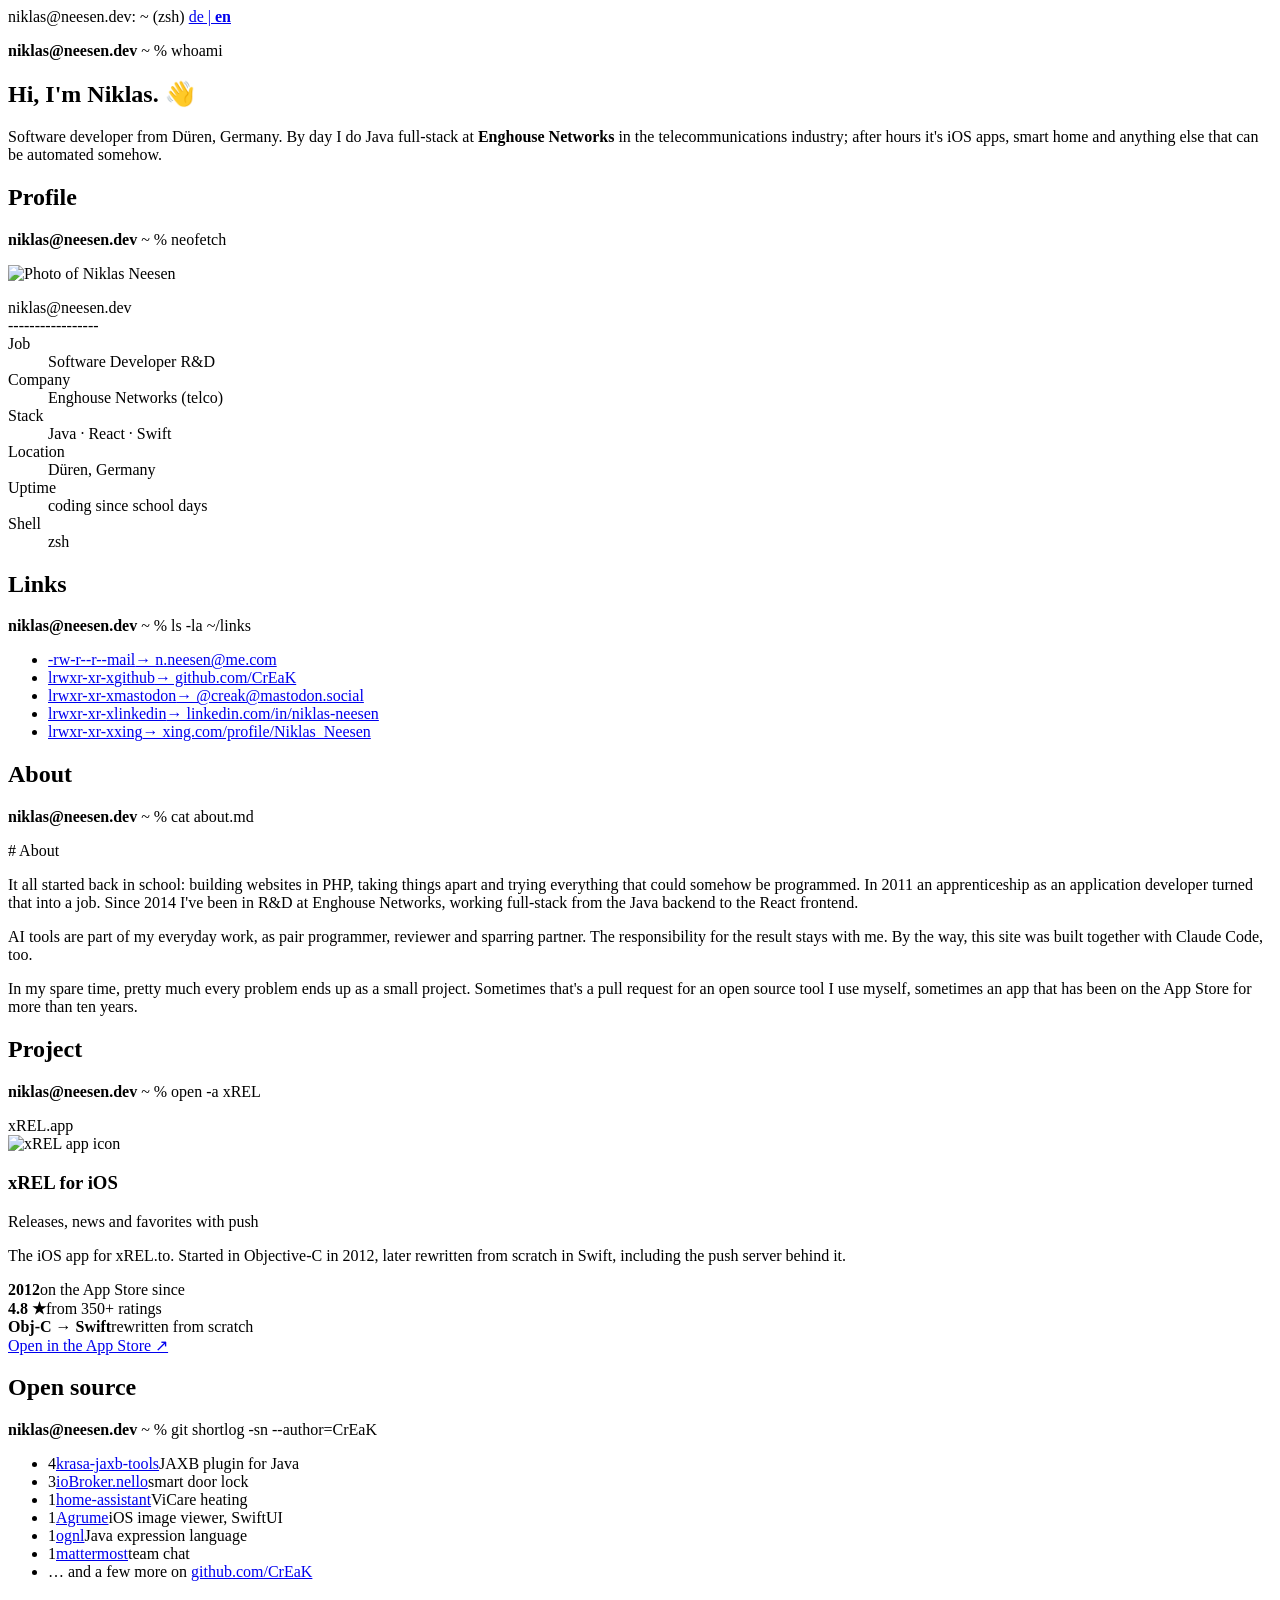
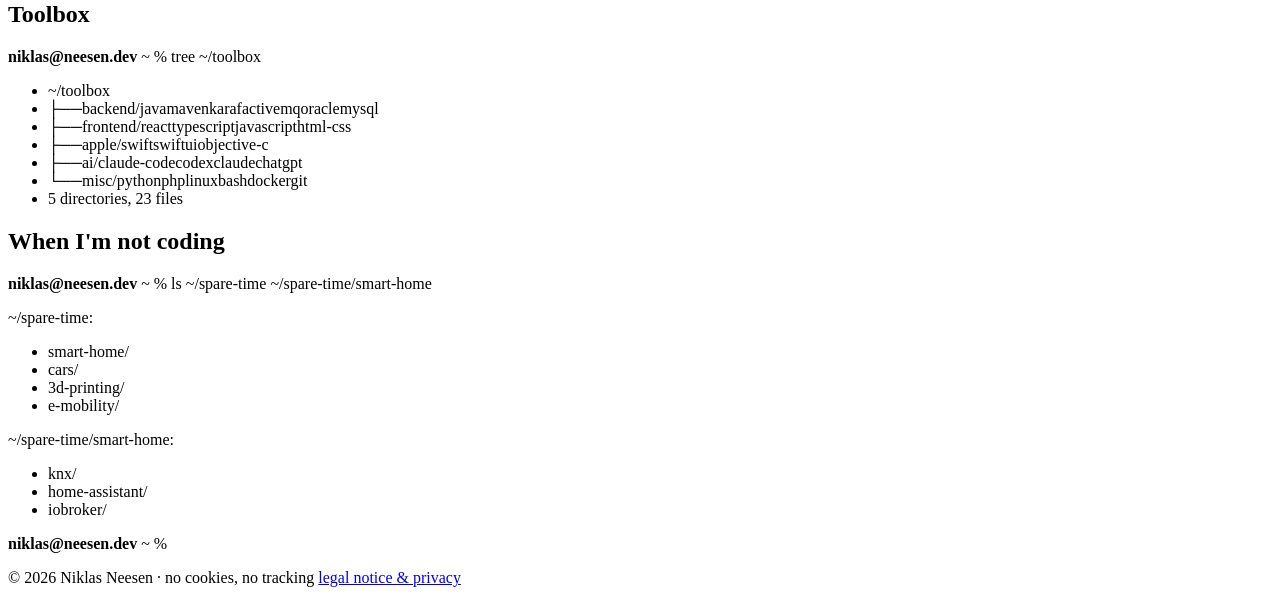
==== docs/en/index.html @ 53f58476 "Erste Version der persönlichen Webseite" ====
<!doctype html>
<html lang="en">
<head>
  <meta charset="utf-8">
  <meta name="viewport" content="width=device-width, initial-scale=1">
  <title>Niklas Neesen</title>
  <meta name="description" content="Niklas Neesen, software developer from Düren, Germany: Java full-stack in telecommunications, iOS apps and smart home in my spare time.">
  <link rel="alternate" hreflang="de" href="https://neesen.dev/">
  <link rel="alternate" hreflang="en" href="https://neesen.dev/en/">
  <link rel="icon" href="/favicon.svg" type="image/svg+xml">
  <link rel="stylesheet" href="/style.css">
  <script>if (!matchMedia('(prefers-reduced-motion: reduce)').matches) document.documentElement.classList.add('motion');</script>
</head>
<body>
  <div class="term">
    <header class="bar">
      <span class="dots" aria-hidden="true"><i></i><i></i><i></i></span>
      <span class="title">niklas@neesen.dev: ~ (zsh)</span>
      <a class="lang" href="/" hreflang="de" lang="de" aria-label="Deutsche Version">de | <b>en</b></a>
    </header>

    <main class="screen">
      <section class="block">
        <p class="prompt"><span class="ps1"><b>niklas@neesen.dev</b> ~ %</span> <span class="cmd">whoami</span></p>
        <div class="out">
          <h1>Hi, I'm Niklas. <span class="wave" aria-hidden="true">👋</span></h1>
          <p class="lead">
            Software developer from Düren, Germany. By day I do Java full-stack at
            <strong>Enghouse Networks</strong> in the telecommunications industry; after hours it's
            iOS apps, smart home and anything else that can be automated somehow.
          </p>
        </div>
      </section>

      <section class="block">
        <h2 class="sr-only">Profile</h2>
        <p class="prompt"><span class="ps1"><b>niklas@neesen.dev</b> ~ %</span> <span class="cmd">neofetch</span></p>
        <div class="out fetch">
          <div class="avatar"><img src="/niklas.jpg" alt="Photo of Niklas Neesen" width="148" height="148"></div>
          <dl>
            <div class="head">niklas@neesen.dev</div>
            <div class="rule" aria-hidden="true">-----------------</div>
            <div><dt>Job</dt><dd>Software Developer R&amp;D</dd></div>
            <div><dt>Company</dt><dd>Enghouse Networks (telco)</dd></div>
            <div><dt>Stack</dt><dd>Java · React · Swift</dd></div>
            <div><dt>Location</dt><dd>Düren, Germany</dd></div>
            <div><dt>Uptime</dt><dd>coding since school days</dd></div>
            <div><dt>Shell</dt><dd>zsh</dd></div>
            <div class="swatches" aria-hidden="true">
              <i style="background: var(--accent)"></i><i style="background: var(--amber)"></i><i style="background: var(--green)"></i><i style="background: #febc2e"></i><i style="background: var(--muted)"></i><i style="background: var(--line)"></i><i style="background: var(--ink)"></i>
            </div>
          </dl>
        </div>
      </section>

      <section class="block">
        <h2 class="sr-only">Links</h2>
        <p class="prompt"><span class="ps1"><b>niklas@neesen.dev</b> ~ %</span> <span class="cmd">ls -la ~/links</span></p>
        <ul class="out ls">
          <li><a href="mailto:n.neesen@me.com"><span class="perm">-rw-r--r--</span><span class="name">mail</span><span class="target">→ n.neesen@me.com</span></a></li>
          <li><a href="https://github.com/CrEaK"><span class="perm">lrwxr-xr-x</span><span class="name">github</span><span class="target">→ github.com/CrEaK</span></a></li>
          <li><a rel="me" href="https://mastodon.social/@creak"><span class="perm">lrwxr-xr-x</span><span class="name">mastodon</span><span class="target">→ @creak@mastodon.social</span></a></li>
          <li><a href="https://www.linkedin.com/in/niklas-neesen-895a76269/"><span class="perm">lrwxr-xr-x</span><span class="name">linkedin</span><span class="target">→ linkedin.com/in/niklas-neesen</span></a></li>
          <li><a href="https://www.xing.com/profile/Niklas_Neesen"><span class="perm">lrwxr-xr-x</span><span class="name">xing</span><span class="target">→ xing.com/profile/Niklas_Neesen</span></a></li>
        </ul>
      </section>

      <section class="block">
        <h2 class="sr-only">About</h2>
        <p class="prompt"><span class="ps1"><b>niklas@neesen.dev</b> ~ %</span> <span class="cmd">cat about.md</span></p>
        <div class="out">
          <p class="md-h"># About</p>
          <p>
            It all started back in school: building websites in PHP, taking things apart and trying
            everything that could somehow be programmed. In 2011 an apprenticeship as an application
            developer turned that into a job. Since 2014 I've been in R&amp;D at Enghouse Networks,
            working full-stack from the Java backend to the React frontend.
          </p>
          <p>
            AI tools are part of my everyday work, as pair programmer, reviewer and sparring partner.
            The responsibility for the result stays with me. By the way, this site was built together
            with Claude Code, too.
          </p>
          <p>
            In my spare time, pretty much every problem ends up as a small project. Sometimes that's a
            pull request for an open source tool I use myself, sometimes an app that has been on the
            App Store for more than ten years.
          </p>
        </div>
      </section>

      <section class="block">
        <h2 class="sr-only">Project</h2>
        <p class="prompt"><span class="ps1"><b>niklas@neesen.dev</b> ~ %</span> <span class="cmd">open -a xREL</span></p>
        <div class="out">
          <div class="app">
            <span class="tab">xREL.app</span>
            <div class="app-head">
              <picture>
                <source srcset="/xrel-icon-dark.jpg" media="(prefers-color-scheme: dark)">
                <img src="/xrel-icon.jpg" alt="xREL app icon" width="72" height="72">
              </picture>
              <div>
                <h3>xREL for iOS</h3>
                <p>Releases, news and favorites with push</p>
              </div>
            </div>
            <p>
              The iOS app for xREL.to. Started in Objective-C in 2012, later rewritten from scratch
              in Swift, including the push server behind it.
            </p>
            <div class="stats">
              <div class="stat"><b data-count="2012" data-from="2000">2012</b><span>on the App Store since</span></div>
              <div class="stat"><b><span data-count="4.8">4.8</span> ★</b><span>from 350+ ratings</span></div>
              <div class="stat"><b>Obj-C → Swift</b><span>rewritten from scratch</span></div>
            </div>
            <a class="button" href="https://apps.apple.com/app/xrel/id522645755">Open in the App Store ↗</a>
          </div>
        </div>
      </section>

      <section class="block">
        <h2 class="sr-only">Open source</h2>
        <p class="prompt"><span class="ps1"><b>niklas@neesen.dev</b> ~ %</span> <span class="cmd">git shortlog -sn --author=CrEaK</span></p>
        <ul class="out shortlog">
          <li><span class="n">4</span><a class="proj" href="https://github.com/fillumina/krasa-jaxb-tools/pulls?q=is%3Apr+author%3ACrEaK">krasa-jaxb-tools</a><span class="msg">JAXB plugin for Java</span></li>
          <li><span class="n">3</span><a class="proj" href="https://github.com/iobroker-community-adapters/ioBroker.nello/pulls?q=is%3Apr+author%3ACrEaK">ioBroker.nello</a><span class="msg">smart door lock</span></li>
          <li><span class="n">1</span><a class="proj" href="https://github.com/home-assistant/core/pull/138343">home-assistant</a><span class="msg">ViCare heating</span></li>
          <li><span class="n">1</span><a class="proj" href="https://github.com/JanGorman/Agrume/pull/421">Agrume</a><span class="msg">iOS image viewer, SwiftUI</span></li>
          <li><span class="n">1</span><a class="proj" href="https://github.com/orphan-oss/ognl/pull/644">ognl</a><span class="msg">Java expression language</span></li>
          <li><span class="n">1</span><a class="proj" href="https://github.com/mattermost/mattermost/pull/5065">mattermost</a><span class="msg">team chat</span></li>
          <li class="dim">… and a few more on <a href="https://github.com/CrEaK">github.com/CrEaK</a></li>
        </ul>
      </section>

      <section class="block">
        <h2 class="sr-only">Toolbox</h2>
        <p class="prompt"><span class="ps1"><b>niklas@neesen.dev</b> ~ %</span> <span class="cmd">tree ~/toolbox</span></p>
        <ul class="out tree">
          <li class="root">~/toolbox</li>
          <li class="dir"><span class="branch">├──</span><span class="name">backend/</span><span class="items"><span>java</span><span>maven</span><span>karaf</span><span>activemq</span><span>oracle</span><span>mysql</span></span></li>
          <li class="dir"><span class="branch">├──</span><span class="name">frontend/</span><span class="items"><span>react</span><span>typescript</span><span>javascript</span><span>html-css</span></span></li>
          <li class="dir"><span class="branch">├──</span><span class="name">apple/</span><span class="items"><span>swift</span><span>swiftui</span><span>objective-c</span></span></li>
          <li class="dir"><span class="branch">├──</span><span class="name">ai/</span><span class="items"><span>claude-code</span><span>codex</span><span>claude</span><span>chatgpt</span></span></li>
          <li class="dir"><span class="branch">└──</span><span class="name">misc/</span><span class="items"><span>python</span><span>php</span><span>linux</span><span>bash</span><span>docker</span><span>git</span></span></li>
          <li class="dim">5 directories, 23 files</li>
        </ul>
      </section>

      <section class="block">
        <h2 class="sr-only">When I'm not coding</h2>
        <p class="prompt"><span class="ps1"><b>niklas@neesen.dev</b> ~ %</span> <span class="cmd">ls ~/spare-time ~/spare-time/smart-home</span></p>
        <div class="out">
          <p class="lsh">~/spare-time:</p>
          <ul class="cols"><li>smart-home/</li><li>cars/</li><li>3d-printing/</li><li>e-mobility/</li></ul>
          <p class="lsh">~/spare-time/smart-home:</p>
          <ul class="cols"><li>knx/</li><li>home-assistant/</li><li>iobroker/</li></ul>
        </div>
      </section>

      <section class="block end">
        <p class="prompt"><span class="ps1"><b>niklas@neesen.dev</b> ~ %</span> <span class="cursor" aria-hidden="true"></span></p>
      </section>

      <footer class="foot">
        <span>© 2026 Niklas Neesen · no cookies, no tracking</span>
        <a href="/impressum.html" hreflang="de">legal notice &amp; privacy</a>
      </footer>
    </main>
  </div>
  <script src="/main.js"></script>
</body>
</html>
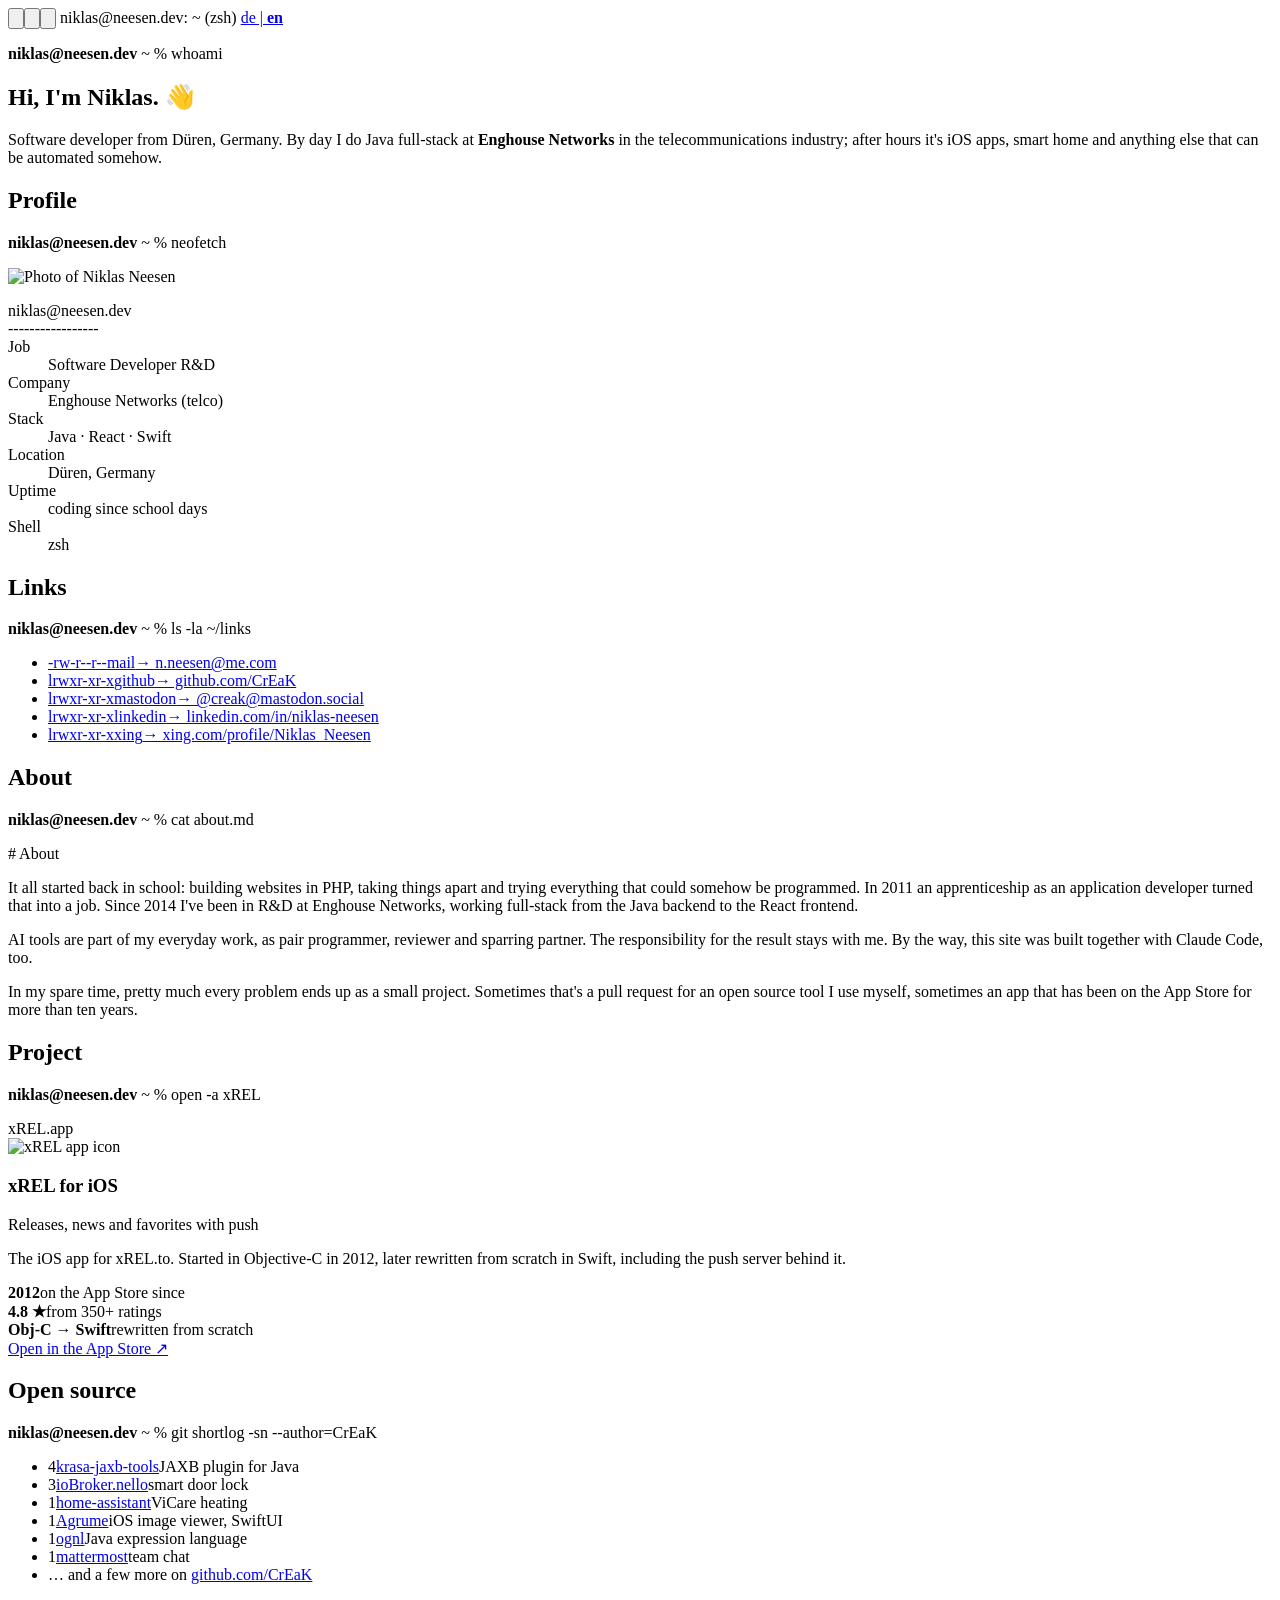
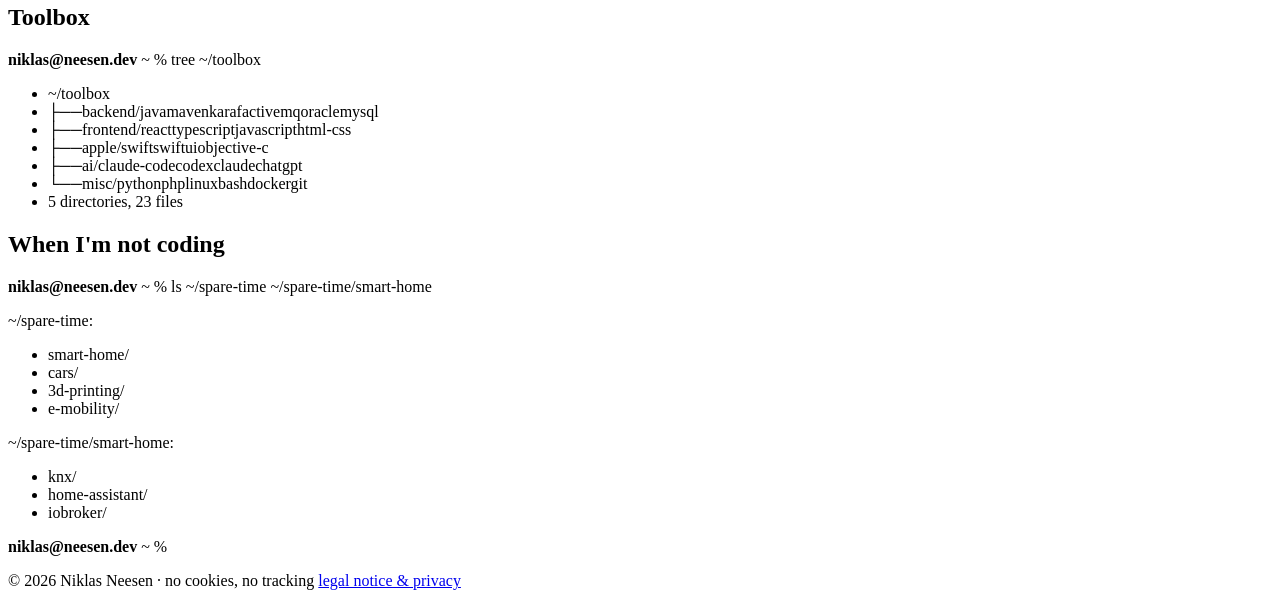
==== commit 7ec9c8ff: "Fensterampel als Easter Egg nutzbar machen" ====
--- a/docs/en/index.html
+++ b/docs/en/index.html
@@ -14,7 +14,7 @@
 <body>
   <div class="term">
     <header class="bar">
-      <span class="dots" aria-hidden="true"><i></i><i></i><i></i></span>
+      <span class="dots" aria-hidden="true"><button type="button" class="close" tabindex="-1"><svg viewBox="0 0 12 12"><path d="M3.5 3.5l5 5m0-5l-5 5" stroke="currentColor" stroke-width="1.3" stroke-linecap="round"/></svg></button><button type="button" class="min" tabindex="-1"><svg viewBox="0 0 12 12"><path d="M2.8 6h6.4" stroke="currentColor" stroke-width="1.4" stroke-linecap="round"/></svg></button><button type="button" class="zoom" tabindex="-1"><svg viewBox="0 0 12 12"><path d="M3.3 3.3h4.4L3.3 7.7zm5.4 5.4H4.3l4.4-4.4z" fill="currentColor"/></svg></button></span>
       <span class="title">niklas@neesen.dev: ~ (zsh)</span>
       <a class="lang" href="/" hreflang="de" lang="de" aria-label="Deutsche Version">de | <b>en</b></a>
     </header>
@@ -169,5 +169,6 @@
     </main>
   </div>
   <script src="/main.js"></script>
+  <script src="/window.js"></script>
 </body>
 </html>
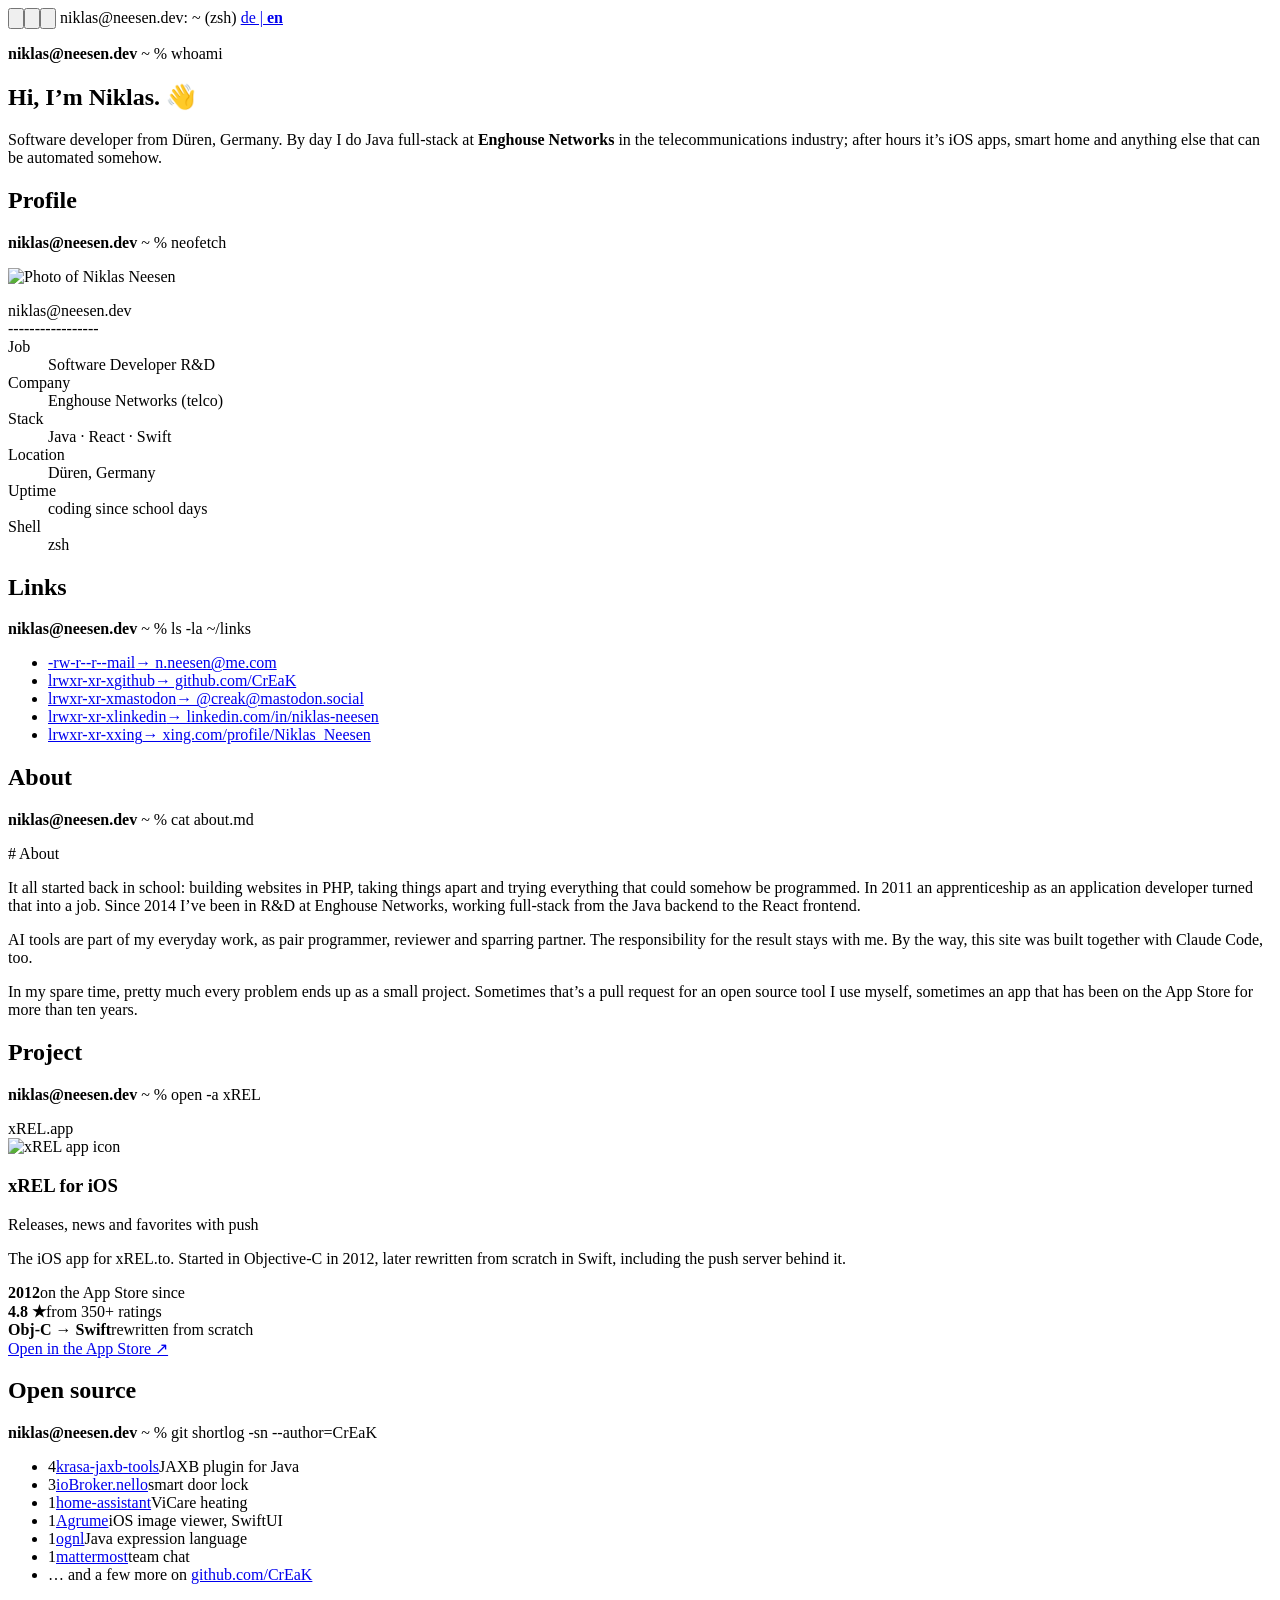
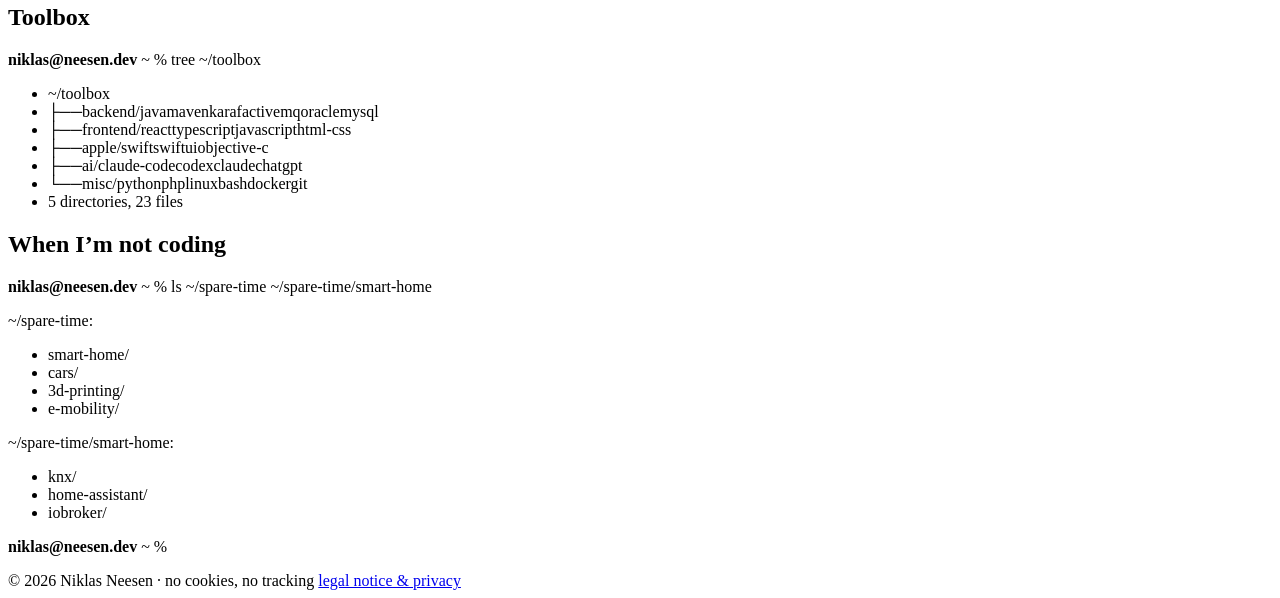
==== commit 9e8c46a2: "Feinschliff: Fokusring, reduzierte Bewegung, Mobil-Umbrüche" ====
--- a/docs/en/index.html
+++ b/docs/en/index.html
@@ -23,10 +23,10 @@
       <section class="block">
         <p class="prompt"><span class="ps1"><b>niklas@neesen.dev</b> ~ %</span> <span class="cmd">whoami</span></p>
         <div class="out">
-          <h1>Hi, I'm Niklas. <span class="wave" aria-hidden="true">👋</span></h1>
+          <h1>Hi, I’m Niklas. <span class="wave" aria-hidden="true">👋</span></h1>
           <p class="lead">
             Software developer from Düren, Germany. By day I do Java full-stack at
-            <strong>Enghouse Networks</strong> in the telecommunications industry; after hours it's
+            <strong>Enghouse Networks</strong> in the telecommunications industry; after hours it’s
             iOS apps, smart home and anything else that can be automated somehow.
           </p>
         </div>
@@ -47,7 +47,7 @@
             <div><dt>Uptime</dt><dd>coding since school days</dd></div>
             <div><dt>Shell</dt><dd>zsh</dd></div>
             <div class="swatches" aria-hidden="true">
-              <i style="background: var(--accent)"></i><i style="background: var(--amber)"></i><i style="background: var(--green)"></i><i style="background: #febc2e"></i><i style="background: var(--muted)"></i><i style="background: var(--line)"></i><i style="background: var(--ink)"></i>
+              <i style="background: var(--accent)"></i><i style="background: var(--amber)"></i><i style="background: var(--green)"></i><i style="background: var(--light-min)"></i><i style="background: var(--muted)"></i><i style="background: var(--line)"></i><i style="background: var(--ink)"></i>
             </div>
           </dl>
         </div>
@@ -73,7 +73,7 @@
           <p>
             It all started back in school: building websites in PHP, taking things apart and trying
             everything that could somehow be programmed. In 2011 an apprenticeship as an application
-            developer turned that into a job. Since 2014 I've been in R&amp;D at Enghouse Networks,
+            developer turned that into a job. Since 2014 I’ve been in R&amp;D at Enghouse Networks,
             working full-stack from the Java backend to the React frontend.
           </p>
           <p>
@@ -82,7 +82,7 @@
             with Claude Code, too.
           </p>
           <p>
-            In my spare time, pretty much every problem ends up as a small project. Sometimes that's a
+            In my spare time, pretty much every problem ends up as a small project. Sometimes that’s a
             pull request for an open source tool I use myself, sometimes an app that has been on the
             App Store for more than ten years.
           </p>
@@ -148,7 +148,7 @@
       </section>
 
       <section class="block">
-        <h2 class="sr-only">When I'm not coding</h2>
+        <h2 class="sr-only">When I’m not coding</h2>
         <p class="prompt"><span class="ps1"><b>niklas@neesen.dev</b> ~ %</span> <span class="cmd">ls ~/spare-time ~/spare-time/smart-home</span></p>
         <div class="out">
           <p class="lsh">~/spare-time:</p>
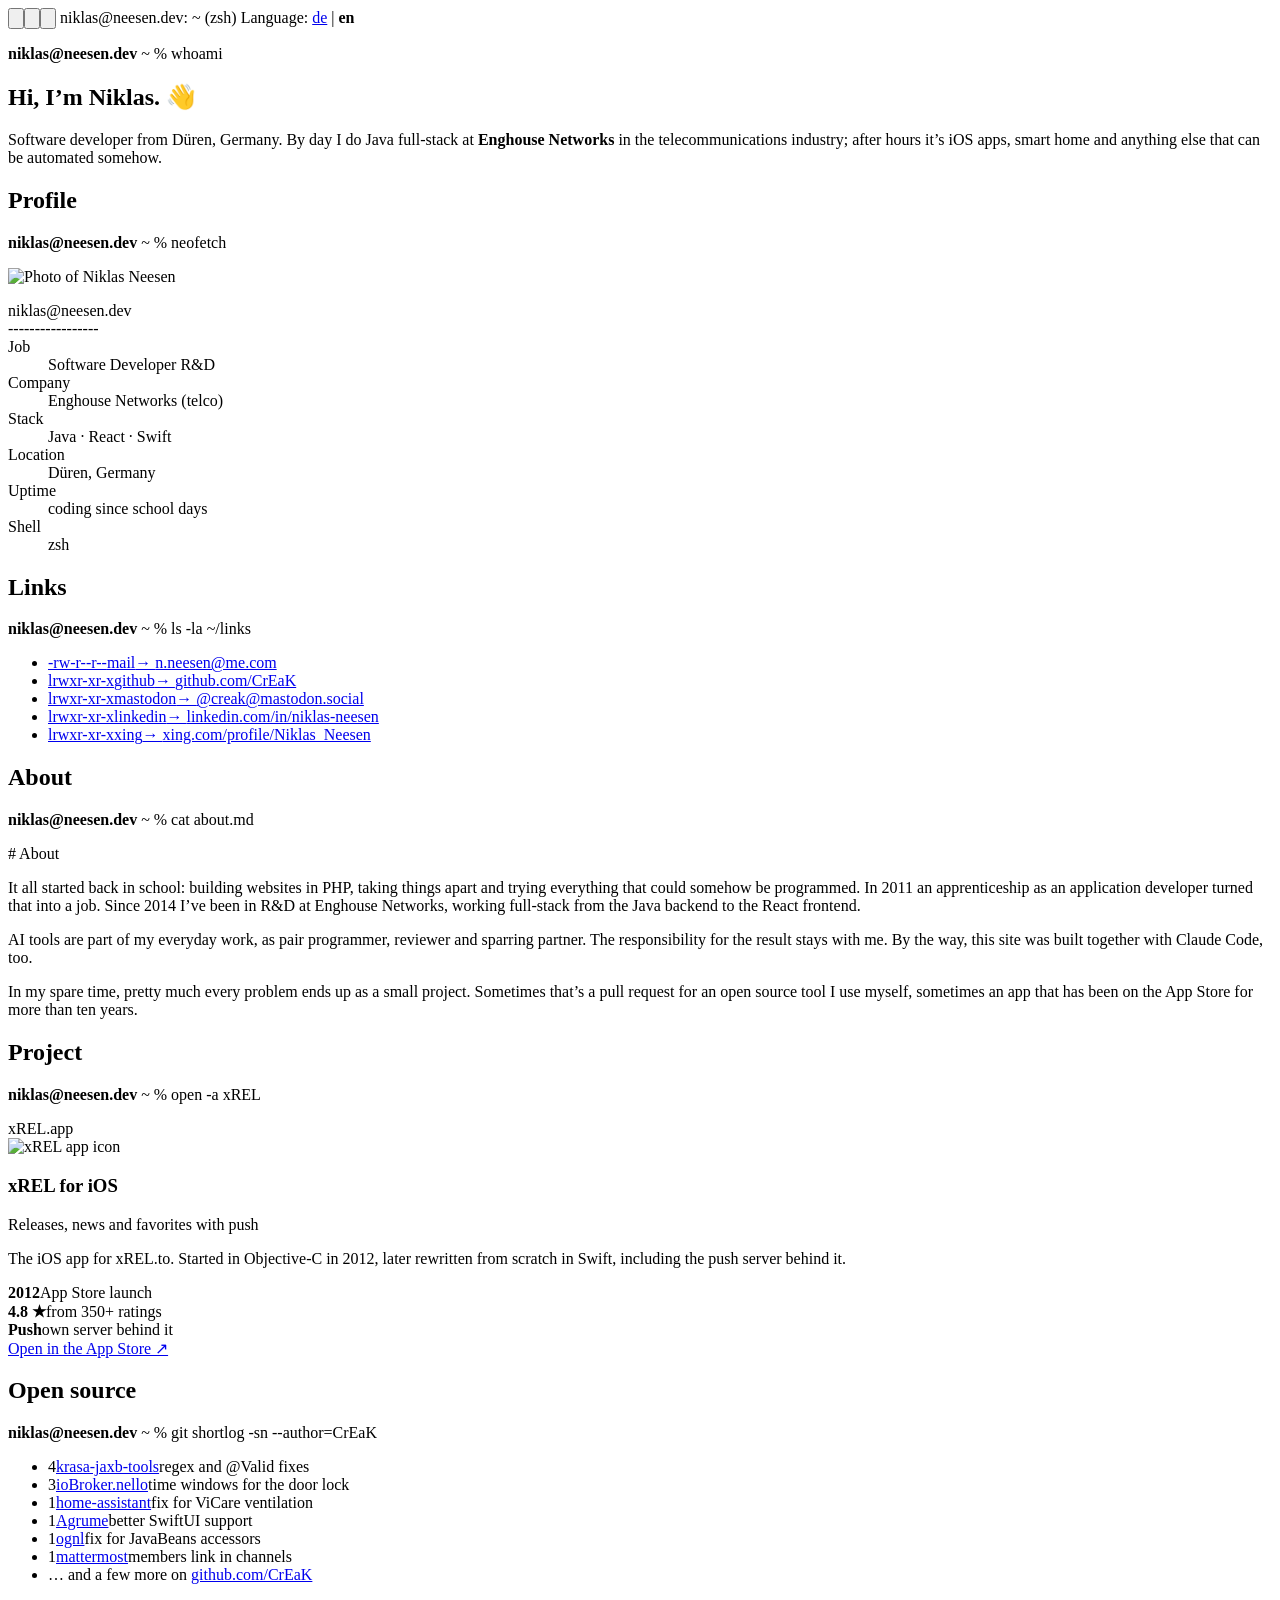
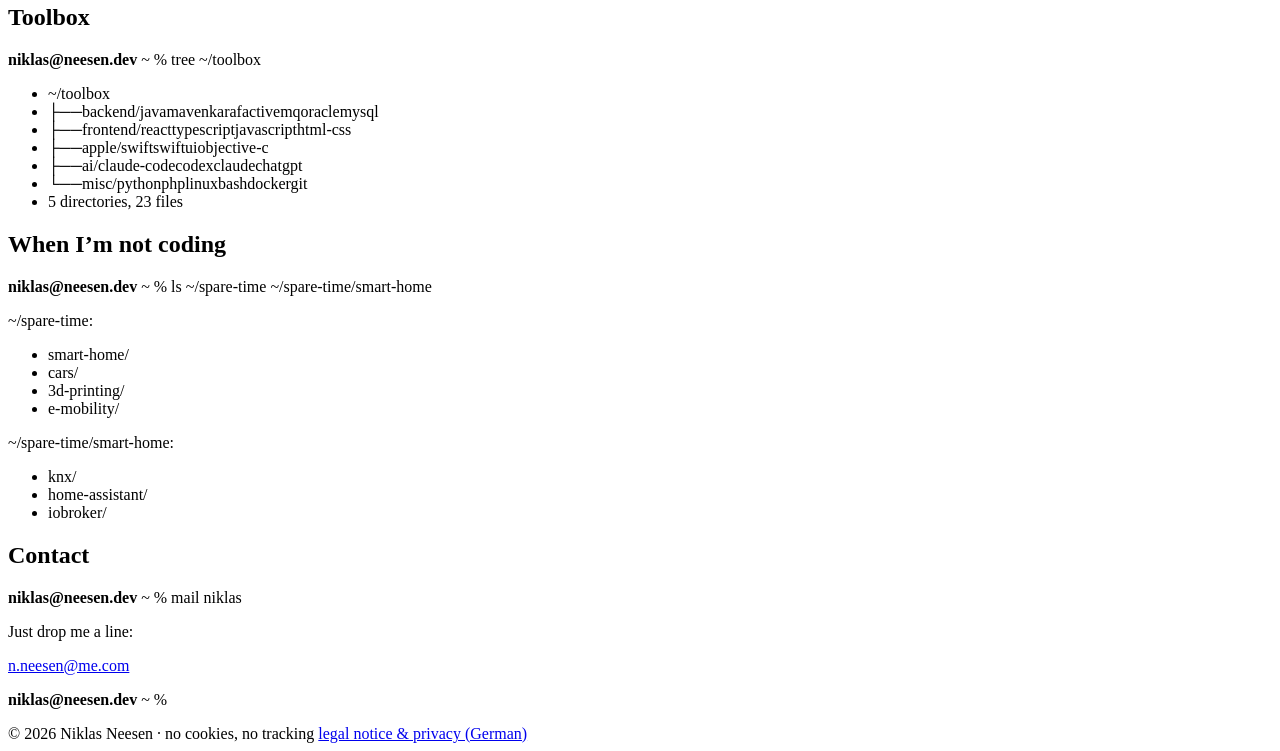
==== commit 73df61a7: "Kritik umgesetzt: Inhalte sofort sichtbar, Kontrast, Kontakt-Abschluss" ====
--- a/docs/en/index.html
+++ b/docs/en/index.html
@@ -16,7 +16,7 @@
     <header class="bar">
       <span class="dots" aria-hidden="true"><button type="button" class="close" tabindex="-1"><svg viewBox="0 0 12 12"><path d="M3.5 3.5l5 5m0-5l-5 5" stroke="currentColor" stroke-width="1.3" stroke-linecap="round"/></svg></button><button type="button" class="min" tabindex="-1"><svg viewBox="0 0 12 12"><path d="M2.8 6h6.4" stroke="currentColor" stroke-width="1.4" stroke-linecap="round"/></svg></button><button type="button" class="zoom" tabindex="-1"><svg viewBox="0 0 12 12"><path d="M3.3 3.3h4.4L3.3 7.7zm5.4 5.4H4.3l4.4-4.4z" fill="currentColor"/></svg></button></span>
       <span class="title">niklas@neesen.dev: ~ (zsh)</span>
-      <a class="lang" href="/" hreflang="de" lang="de" aria-label="Deutsche Version">de | <b>en</b></a>
+      <span class="lang"><span class="sr-only">Language: </span><a href="/" hreflang="de" lang="de">de</a> | <b>en</b></span>
     </header>
 
     <main class="screen">
@@ -57,11 +57,11 @@
         <h2 class="sr-only">Links</h2>
         <p class="prompt"><span class="ps1"><b>niklas@neesen.dev</b> ~ %</span> <span class="cmd">ls -la ~/links</span></p>
         <ul class="out ls">
-          <li><a href="mailto:n.neesen@me.com"><span class="perm">-rw-r--r--</span><span class="name">mail</span><span class="target">→ n.neesen@me.com</span></a></li>
-          <li><a href="https://github.com/CrEaK"><span class="perm">lrwxr-xr-x</span><span class="name">github</span><span class="target">→ github.com/CrEaK</span></a></li>
-          <li><a rel="me" href="https://mastodon.social/@creak"><span class="perm">lrwxr-xr-x</span><span class="name">mastodon</span><span class="target">→ @creak@mastodon.social</span></a></li>
-          <li><a href="https://www.linkedin.com/in/niklas-neesen-895a76269/"><span class="perm">lrwxr-xr-x</span><span class="name">linkedin</span><span class="target">→ linkedin.com/in/niklas-neesen</span></a></li>
-          <li><a href="https://www.xing.com/profile/Niklas_Neesen"><span class="perm">lrwxr-xr-x</span><span class="name">xing</span><span class="target">→ xing.com/profile/Niklas_Neesen</span></a></li>
+          <li><a href="mailto:n.neesen@me.com"><span class="perm" aria-hidden="true">-rw-r--r--</span><span class="name">mail</span><span class="target"><span aria-hidden="true">→ </span>n.neesen@me.com</span></a></li>
+          <li><a rel="me" href="https://github.com/CrEaK"><span class="perm" aria-hidden="true">lrwxr-xr-x</span><span class="name">github</span><span class="target"><span aria-hidden="true">→ </span>github.com/CrEaK</span></a></li>
+          <li><a rel="me" href="https://mastodon.social/@creak"><span class="perm" aria-hidden="true">lrwxr-xr-x</span><span class="name">mastodon</span><span class="target"><span aria-hidden="true">→ </span>@creak@mastodon.social</span></a></li>
+          <li><a href="https://www.linkedin.com/in/niklas-neesen-895a76269/"><span class="perm" aria-hidden="true">lrwxr-xr-x</span><span class="name">linkedin</span><span class="target"><span aria-hidden="true">→ </span>linkedin.com/in/niklas-neesen</span></a></li>
+          <li><a href="https://www.xing.com/profile/Niklas_Neesen"><span class="perm" aria-hidden="true">lrwxr-xr-x</span><span class="name">xing</span><span class="target"><span aria-hidden="true">→ </span>xing.com/profile/Niklas_Neesen</span></a></li>
         </ul>
       </section>
 
@@ -110,9 +110,9 @@
               in Swift, including the push server behind it.
             </p>
             <div class="stats">
-              <div class="stat"><b data-count="2012" data-from="2000">2012</b><span>on the App Store since</span></div>
-              <div class="stat"><b><span data-count="4.8">4.8</span> ★</b><span>from 350+ ratings</span></div>
-              <div class="stat"><b>Obj-C → Swift</b><span>rewritten from scratch</span></div>
+              <div class="stat"><b>2012</b><span>App Store launch</span></div>
+              <div class="stat"><b>4.8 ★</b><span>from 350+ ratings</span></div>
+              <div class="stat"><b>Push</b><span>own server behind it</span></div>
             </div>
             <a class="button" href="https://apps.apple.com/app/xrel/id522645755">Open in the App Store ↗</a>
           </div>
@@ -123,12 +123,12 @@
         <h2 class="sr-only">Open source</h2>
         <p class="prompt"><span class="ps1"><b>niklas@neesen.dev</b> ~ %</span> <span class="cmd">git shortlog -sn --author=CrEaK</span></p>
         <ul class="out shortlog">
-          <li><span class="n">4</span><a class="proj" href="https://github.com/fillumina/krasa-jaxb-tools/pulls?q=is%3Apr+author%3ACrEaK">krasa-jaxb-tools</a><span class="msg">JAXB plugin for Java</span></li>
-          <li><span class="n">3</span><a class="proj" href="https://github.com/iobroker-community-adapters/ioBroker.nello/pulls?q=is%3Apr+author%3ACrEaK">ioBroker.nello</a><span class="msg">smart door lock</span></li>
-          <li><span class="n">1</span><a class="proj" href="https://github.com/home-assistant/core/pull/138343">home-assistant</a><span class="msg">ViCare heating</span></li>
-          <li><span class="n">1</span><a class="proj" href="https://github.com/JanGorman/Agrume/pull/421">Agrume</a><span class="msg">iOS image viewer, SwiftUI</span></li>
-          <li><span class="n">1</span><a class="proj" href="https://github.com/orphan-oss/ognl/pull/644">ognl</a><span class="msg">Java expression language</span></li>
-          <li><span class="n">1</span><a class="proj" href="https://github.com/mattermost/mattermost/pull/5065">mattermost</a><span class="msg">team chat</span></li>
+          <li><span class="n">4</span><a class="proj" href="https://github.com/fillumina/krasa-jaxb-tools/pulls?q=is%3Apr+author%3ACrEaK">krasa-jaxb-tools</a><span class="msg">regex and @Valid fixes</span></li>
+          <li><span class="n">3</span><a class="proj" href="https://github.com/iobroker-community-adapters/ioBroker.nello/pulls?q=is%3Apr+author%3ACrEaK">ioBroker.nello</a><span class="msg">time windows for the door lock</span></li>
+          <li><span class="n">1</span><a class="proj" href="https://github.com/home-assistant/core/pull/138343">home-assistant</a><span class="msg">fix for ViCare ventilation</span></li>
+          <li><span class="n">1</span><a class="proj" href="https://github.com/JanGorman/Agrume/pull/421">Agrume</a><span class="msg">better SwiftUI support</span></li>
+          <li><span class="n">1</span><a class="proj" href="https://github.com/orphan-oss/ognl/pull/644">ognl</a><span class="msg">fix for JavaBeans accessors</span></li>
+          <li><span class="n">1</span><a class="proj" href="https://github.com/mattermost/mattermost/pull/5065">mattermost</a><span class="msg">members link in channels</span></li>
           <li class="dim">… and a few more on <a href="https://github.com/CrEaK">github.com/CrEaK</a></li>
         </ul>
       </section>
@@ -158,15 +158,25 @@
         </div>
       </section>
 
+      <section class="block">
+        <h2 class="sr-only">Contact</h2>
+        <p class="prompt"><span class="ps1"><b>niklas@neesen.dev</b> ~ %</span> <span class="cmd">mail niklas</span></p>
+        <div class="out">
+          <p>Just drop me a line:</p>
+          <a class="button button--primary" href="mailto:n.neesen@me.com">n.neesen@me.com</a>
+        </div>
+      </section>
+
       <section class="block end">
         <p class="prompt"><span class="ps1"><b>niklas@neesen.dev</b> ~ %</span> <span class="cursor" aria-hidden="true"></span></p>
       </section>
 
-      <footer class="foot">
-        <span>© 2026 Niklas Neesen · no cookies, no tracking</span>
-        <a href="/impressum.html" hreflang="de">legal notice &amp; privacy</a>
-      </footer>
     </main>
+
+    <footer class="foot">
+      <span>© 2026 Niklas Neesen · no cookies, no tracking</span>
+      <a href="/impressum.html" hreflang="de">legal notice &amp; privacy (German)</a>
+    </footer>
   </div>
   <script src="/main.js"></script>
   <script src="/window.js"></script>
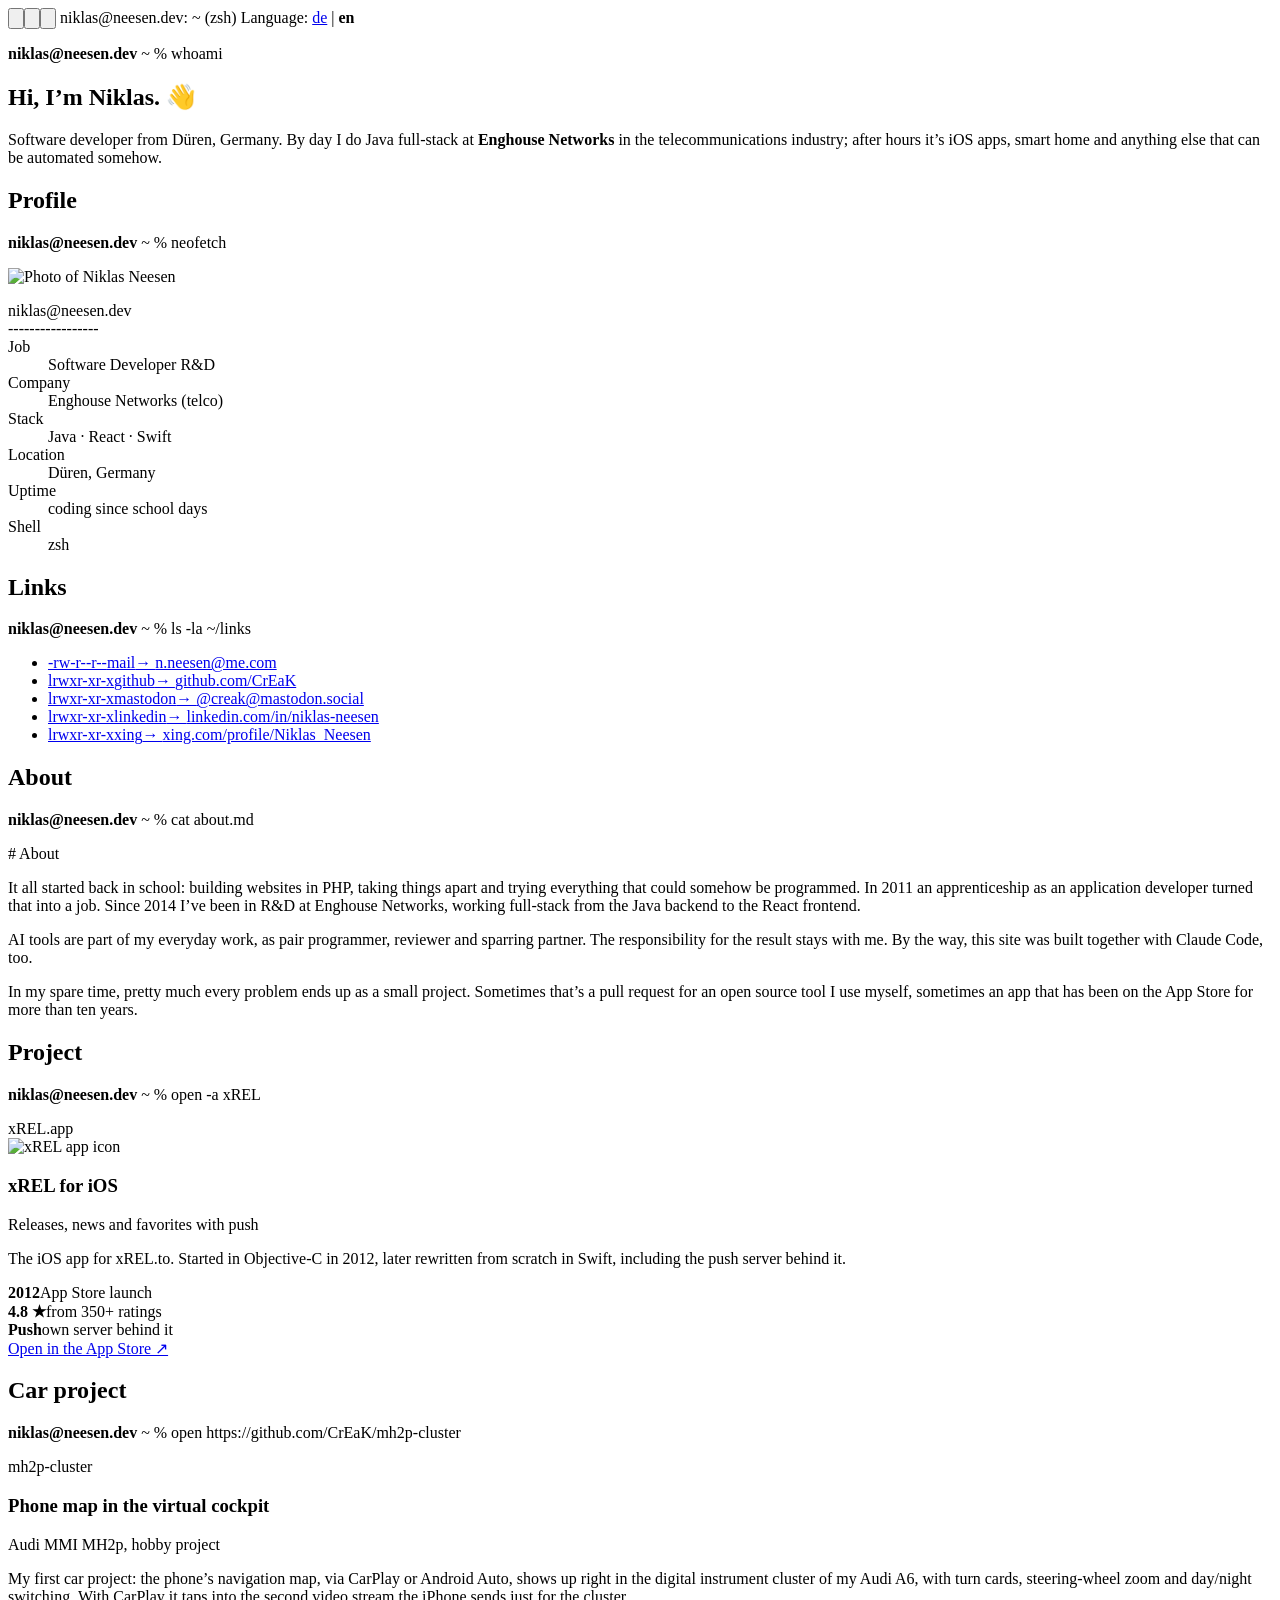
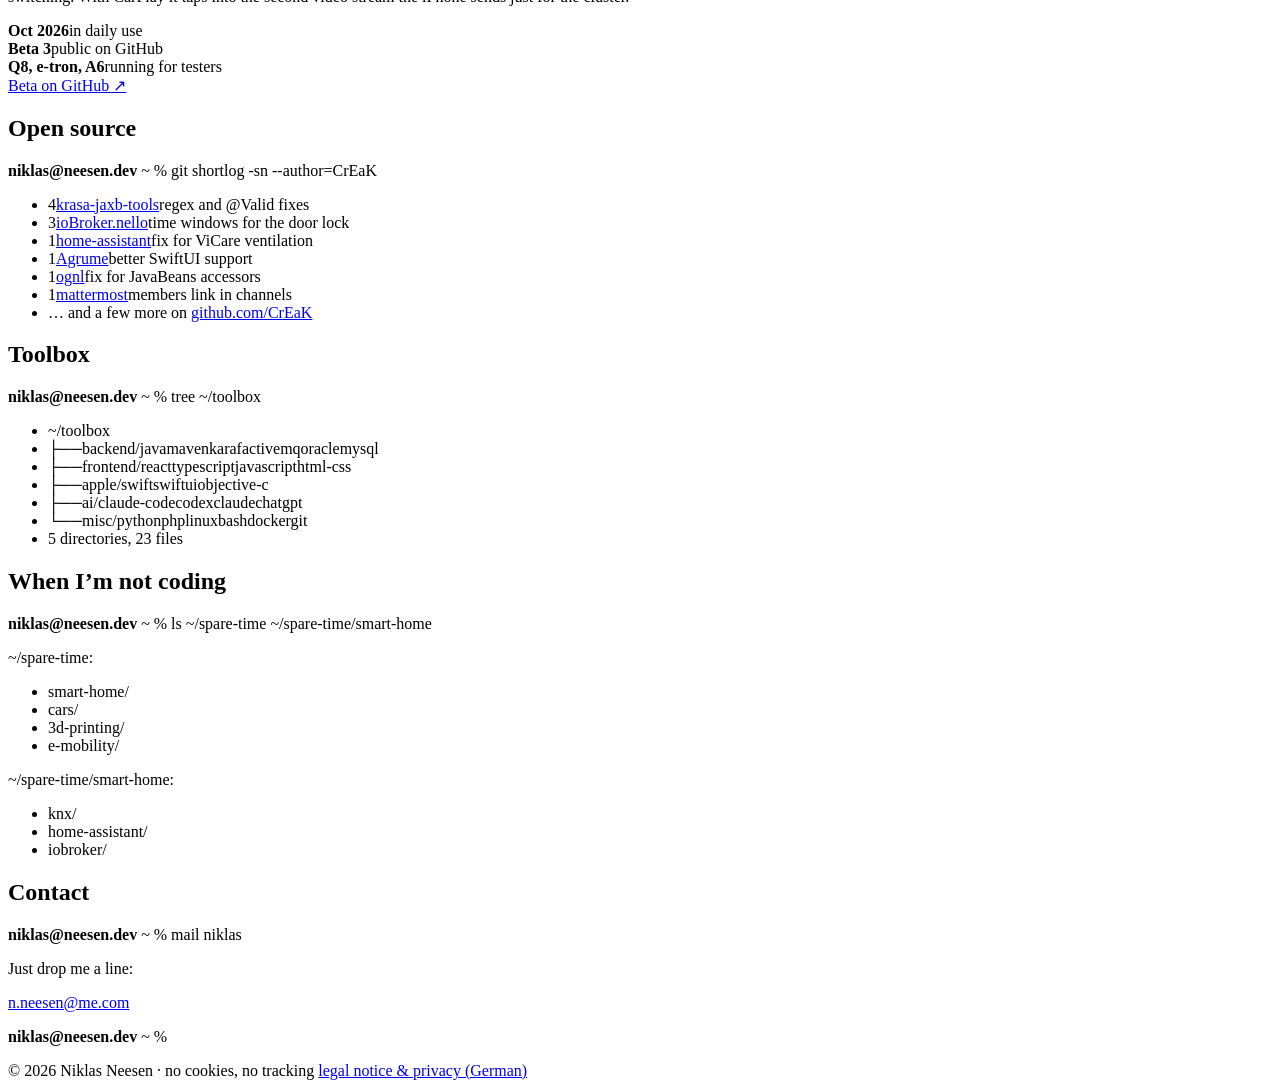
==== commit 104dc84d: "Projekt Smartphone-Karte im Virtual Cockpit ergänzt" ====
--- a/docs/en/index.html
+++ b/docs/en/index.html
@@ -120,6 +120,33 @@
       </section>
 
       <section class="block">
+        <h2 class="sr-only">Car project</h2>
+        <p class="prompt"><span class="ps1"><b>niklas@neesen.dev</b> ~ %</span> <span class="cmd">open https://github.com/CrEaK/mh2p-cluster</span></p>
+        <div class="out">
+          <div class="app">
+            <span class="tab">mh2p-cluster</span>
+            <div class="app-head">
+              <div>
+                <h3>Phone map in the virtual cockpit</h3>
+                <p>Audi MMI MH2p, hobby project</p>
+              </div>
+            </div>
+            <p>
+              My first car project: the phone’s navigation map, via CarPlay or Android Auto, shows up right in
+              the digital instrument cluster of my Audi A6, with turn cards, steering-wheel zoom and day/night
+              switching. With CarPlay it taps into the second video stream the iPhone sends just for the cluster.
+            </p>
+            <div class="stats">
+              <div class="stat"><b>Oct 2026</b><span>in daily use</span></div>
+              <div class="stat"><b>Beta 3</b><span>public on GitHub</span></div>
+              <div class="stat"><b>Q8, e-tron, A6</b><span>running for testers</span></div>
+            </div>
+            <a class="button" href="https://github.com/CrEaK/mh2p-cluster/releases">Beta on GitHub ↗</a>
+          </div>
+        </div>
+      </section>
+
+      <section class="block">
         <h2 class="sr-only">Open source</h2>
         <p class="prompt"><span class="ps1"><b>niklas@neesen.dev</b> ~ %</span> <span class="cmd">git shortlog -sn --author=CrEaK</span></p>
         <ul class="out shortlog">
